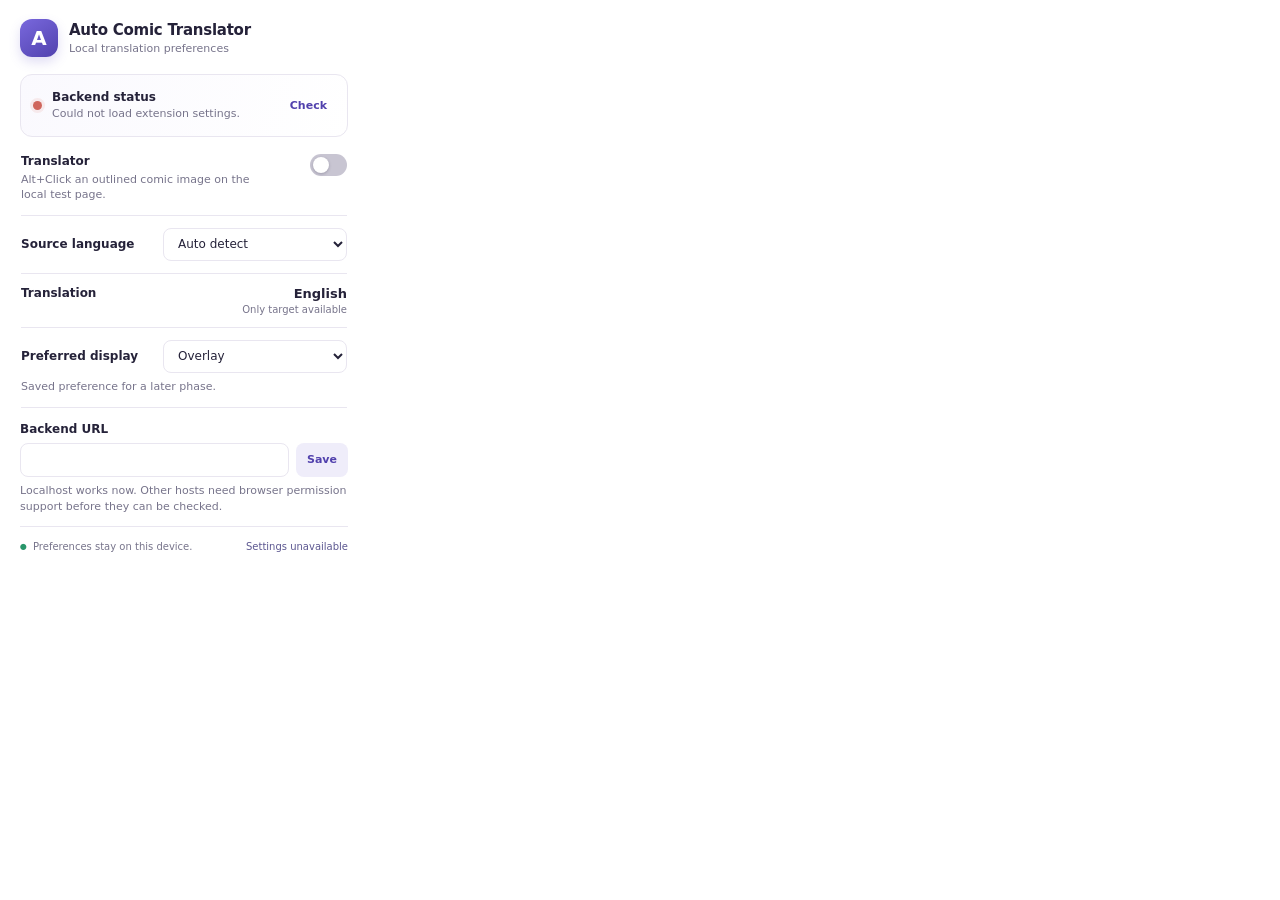
==== extension/popup/popup.html @ 24415e87 "upate" ====
<!doctype html>
<html lang="en">
  <head>
    <meta charset="utf-8">
    <meta name="viewport" content="width=device-width, initial-scale=1">
    <title>Auto Comic Translator</title>
    <link rel="stylesheet" href="popup.css">
    <script type="module" src="popup.js"></script>
  </head>
  <body>
    <main class="popup-shell">
      <header class="header">
        <div class="brand-mark" aria-hidden="true">A</div>
        <div>
          <h1>Auto Comic Translator</h1>
          <p class="subtitle">Local translation preferences</p>
        </div>
      </header>

      <section class="connection-card" aria-labelledby="connection-heading">
        <div class="connection-copy">
          <span id="connection-indicator" class="status-dot" aria-hidden="true"></span>
          <div>
            <h2 id="connection-heading">Backend status</h2>
            <p id="connection-message" role="status" aria-live="polite">
              Checking…
            </p>
          </div>
        </div>
        <button id="check-connection" class="text-button" type="button">
          Check
        </button>
      </section>

      <section class="settings-section" aria-label="Translation settings">
        <div class="setting-row toggle-row">
          <div class="setting-copy">
            <label for="enabled">Translator</label>
            <p>Alt+Click an outlined comic image on the local test page.</p>
          </div>
          <label class="switch" aria-label="Enable translator preference">
            <input id="enabled" type="checkbox">
            <span class="switch-track" aria-hidden="true"></span>
          </label>
        </div>

        <div class="field-row">
          <label for="source-language">Source language</label>
          <select id="source-language"></select>
        </div>

        <div class="field-row target-row">
          <span class="field-label">Translation</span>
          <div class="fixed-value">
            <span>English</span>
            <span class="fixed-tag">Only target available</span>
          </div>
        </div>

        <div class="field-row">
          <label for="display-mode">Preferred display</label>
          <select id="display-mode"></select>
          <p class="field-hint">Saved preference for a later phase.</p>
        </div>
      </section>

      <form id="backend-form" class="backend-section" novalidate>
        <label for="backend-url">Backend URL</label>
        <div class="backend-input-row">
          <input
            id="backend-url"
            name="backendUrl"
            type="text"
            inputmode="url"
            autocomplete="url"
            spellcheck="false"
            aria-describedby="backend-help backend-error"
          >
          <button class="save-button" type="submit">Save</button>
        </div>
        <p id="backend-help" class="field-hint">
          Localhost works now. Other hosts need browser permission support
          before they can be checked.
        </p>
        <p id="backend-error" class="field-error" aria-live="polite"></p>
      </form>

      <footer class="footer">
        <span class="footer-lock" aria-hidden="true">●</span>
        <span>Preferences stay on this device.</span>
        <span id="save-feedback" class="save-feedback" aria-live="polite"></span>
      </footer>
    </main>
  </body>
</html>
---- extension/popup/popup.css ----
:root {
  color-scheme: light;
  font-family: Inter, "Segoe UI", system-ui, sans-serif;
  font-synthesis: none;
  text-rendering: optimizeLegibility;
  --ink: #252239;
  --muted: #77748b;
  --line: #e9e6f0;
  --accent: #6655c6;
  --accent-dark: #5141ad;
  --surface: #ffffff;
  --soft: #f7f6fb;
}

* {
  box-sizing: border-box;
}

body {
  width: 368px;
  margin: 0;
  background: var(--surface);
  color: var(--ink);
  font-size: 13px;
}

button,
input,
select {
  font: inherit;
}

button,
select,
input {
  outline-color: var(--accent);
}

.popup-shell {
  padding: 19px 20px 14px;
}

.header {
  display: flex;
  align-items: center;
  gap: 11px;
  margin-bottom: 17px;
}

.brand-mark {
  display: grid;
  width: 38px;
  height: 38px;
  place-items: center;
  border-radius: 12px;
  background: linear-gradient(145deg, #7968dd, #5142ae);
  color: white;
  font-size: 20px;
  font-weight: 750;
  box-shadow: 0 5px 12px #6655c633;
}

h1,
h2,
p {
  margin: 0;
}

h1 {
  font-size: 15px;
  font-weight: 720;
  letter-spacing: -0.25px;
}

.subtitle,
.setting-copy p,
.field-hint {
  color: var(--muted);
  font-size: 11px;
}

.subtitle {
  margin-top: 3px;
}

.connection-card {
  display: flex;
  min-height: 63px;
  align-items: center;
  justify-content: space-between;
  padding: 11px 12px;
  border: 1px solid var(--line);
  border-radius: 12px;
  background: linear-gradient(110deg, #faf9fe, #fff);
}

.connection-copy {
  display: flex;
  align-items: center;
  gap: 10px;
  min-width: 0;
}

.status-dot {
  width: 9px;
  height: 9px;
  flex: 0 0 auto;
  border-radius: 50%;
  background: #a8a5b4;
  box-shadow: 0 0 0 3px #a8a5b41c;
}

.connection-card[data-state="connected"] .status-dot {
  background: #28966a;
  box-shadow: 0 0 0 3px #28966a1c;
}

.connection-card[data-state="disconnected"] .status-dot,
.connection-card[data-state="incompatible"] .status-dot {
  background: #cf655c;
  box-shadow: 0 0 0 3px #cf655c1c;
}

.connection-card[data-state="permission-needed"] .status-dot {
  background: #ca8a28;
  box-shadow: 0 0 0 3px #ca8a281c;
}

.connection-card[data-state="not-checked"] .status-dot {
  background: #a8a5b4;
  box-shadow: 0 0 0 3px #a8a5b41c;
}

.connection-card[data-state="checking"] .status-dot {
  background: #7968dd;
  box-shadow: 0 0 0 3px #7968dd1c;
  animation: pulse 1.1s ease-in-out infinite alternate;
}

.connection-card h2 {
  margin-bottom: 3px;
  font-size: 12px;
  font-weight: 680;
}

.connection-card p {
  color: var(--muted);
  font-size: 11px;
  line-height: 1.35;
}

.text-button {
  flex: 0 0 auto;
  padding: 6px 8px;
  border: 0;
  border-radius: 7px;
  background: transparent;
  color: var(--accent-dark);
  font-size: 11px;
  font-weight: 650;
  cursor: pointer;
}

.text-button:hover {
  background: #efedfa;
}

.text-button:disabled {
  color: #a29db8;
  cursor: wait;
}

.settings-section {
  padding: 5px 1px 0;
}

.setting-row,
.field-row {
  display: flex;
  align-items: center;
  justify-content: space-between;
  gap: 12px;
  padding: 12px 0;
  border-bottom: 1px solid var(--line);
}

.toggle-row {
  align-items: flex-start;
}

.setting-copy {
  display: grid;
  gap: 4px;
}

.setting-copy label,
.field-row > label,
.backend-section > label,
.field-label {
  font-size: 12px;
  font-weight: 650;
}

.setting-copy p {
  max-width: 245px;
  line-height: 1.4;
}

.switch {
  position: relative;
  display: inline-flex;
  width: 37px;
  height: 22px;
  flex: 0 0 auto;
  cursor: pointer;
}

.switch input {
  position: absolute;
  width: 1px;
  height: 1px;
  opacity: 0;
}

.switch-track {
  width: 37px;
  height: 22px;
  border-radius: 99px;
  background: #c8c5d2;
  transition: background 140ms ease;
}

.switch-track::after {
  position: absolute;
  top: 3px;
  left: 3px;
  width: 16px;
  height: 16px;
  border-radius: 50%;
  background: white;
  box-shadow: 0 1px 3px #201c3740;
  content: "";
  transition: transform 140ms ease;
}

.switch input:checked + .switch-track {
  background: var(--accent);
}

.switch input:checked + .switch-track::after {
  transform: translateX(15px);
}

.switch input:focus-visible + .switch-track {
  outline: 2px solid var(--accent);
  outline-offset: 2px;
}

.field-row {
  flex-wrap: wrap;
}

.field-row select {
  width: 184px;
  min-height: 33px;
  padding: 0 27px 0 10px;
  border: 1px solid var(--line);
  border-radius: 8px;
  background: white;
  color: var(--ink);
  font-size: 12px;
}

.target-row {
  align-items: flex-start;
}

.fixed-value {
  display: grid;
  justify-items: end;
  gap: 3px;
  font-weight: 600;
}

.fixed-tag {
  color: var(--muted);
  font-size: 10px;
  font-weight: 400;
}

.field-hint {
  flex-basis: 100%;
  margin-top: -6px;
  line-height: 1.45;
}

.backend-section {
  padding: 13px 0 11px;
  border-bottom: 1px solid var(--line);
}

.backend-input-row {
  display: flex;
  gap: 7px;
  margin-top: 7px;
}

.backend-input-row input {
  width: 0;
  min-width: 0;
  flex: 1 1 auto;
  height: 34px;
  padding: 0 9px;
  border: 1px solid var(--line);
  border-radius: 8px;
  background: #fff;
  color: #48445f;
  font-size: 11px;
}

.backend-input-row input:focus {
  border-color: #988dd9;
}

.backend-input-row input[aria-invalid="true"] {
  border-color: #cf655c;
}

.save-button {
  min-width: 52px;
  border: 0;
  border-radius: 8px;
  background: #efedfa;
  color: var(--accent-dark);
  font-size: 11px;
  font-weight: 680;
  cursor: pointer;
}

.save-button:hover {
  background: #e6e2f8;
}

.backend-section .field-hint {
  margin-top: 6px;
}

.field-error {
  min-height: 0;
  margin-top: 4px;
  color: #b54942;
  font-size: 11px;
}

.field-error:empty {
  display: none;
}

.footer {
  display: flex;
  min-height: 30px;
  align-items: center;
  gap: 6px;
  padding-top: 9px;
  color: var(--muted);
  font-size: 10px;
}

.footer-lock {
  color: #28966a;
  font-size: 8px;
}

.save-feedback {
  margin-left: auto;
  color: #5c5790;
  text-align: right;
}

@keyframes pulse {
  from { opacity: 0.55; }
  to { opacity: 1; }
}

@media (prefers-reduced-motion: reduce) {
  *,
  *::before,
  *::after {
    animation-duration: 0.01ms !important;
    transition-duration: 0.01ms !important;
  }
}
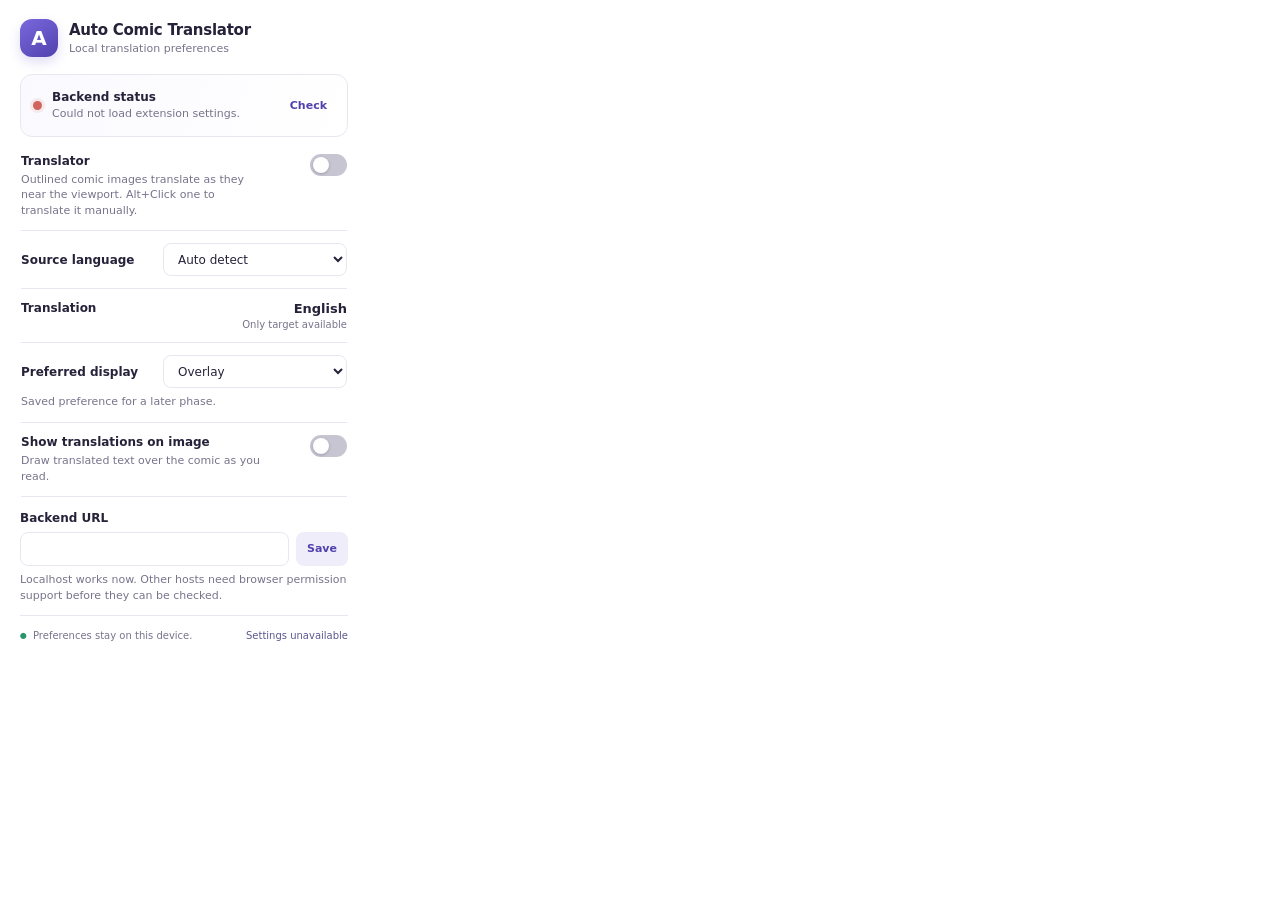
==== commit 677a15a2: "phase 3 over look ingto phasse 4 and 5" ====
--- a/extension/popup/popup.html
+++ b/extension/popup/popup.html
@@ -36,7 +36,7 @@
         <div class="setting-row toggle-row">
           <div class="setting-copy">
             <label for="enabled">Translator</label>
-            <p>Alt+Click an outlined comic image on the local test page.</p>
+            <p>Outlined comic images translate as they near the viewport. Alt+Click one to translate it manually.</p>
           </div>
           <label class="switch" aria-label="Enable translator preference">
             <input id="enabled" type="checkbox">
@@ -61,6 +61,17 @@
           <label for="display-mode">Preferred display</label>
           <select id="display-mode"></select>
           <p class="field-hint">Saved preference for a later phase.</p>
+        </div>
+
+        <div class="setting-row toggle-row">
+          <div class="setting-copy">
+            <label for="show-overlays">Show translations on image</label>
+            <p>Draw translated text over the comic as you read.</p>
+          </div>
+          <label class="switch" aria-label="Show translations on image">
+            <input id="show-overlays" type="checkbox">
+            <span class="switch-track" aria-hidden="true"></span>
+          </label>
         </div>
       </section>
 
